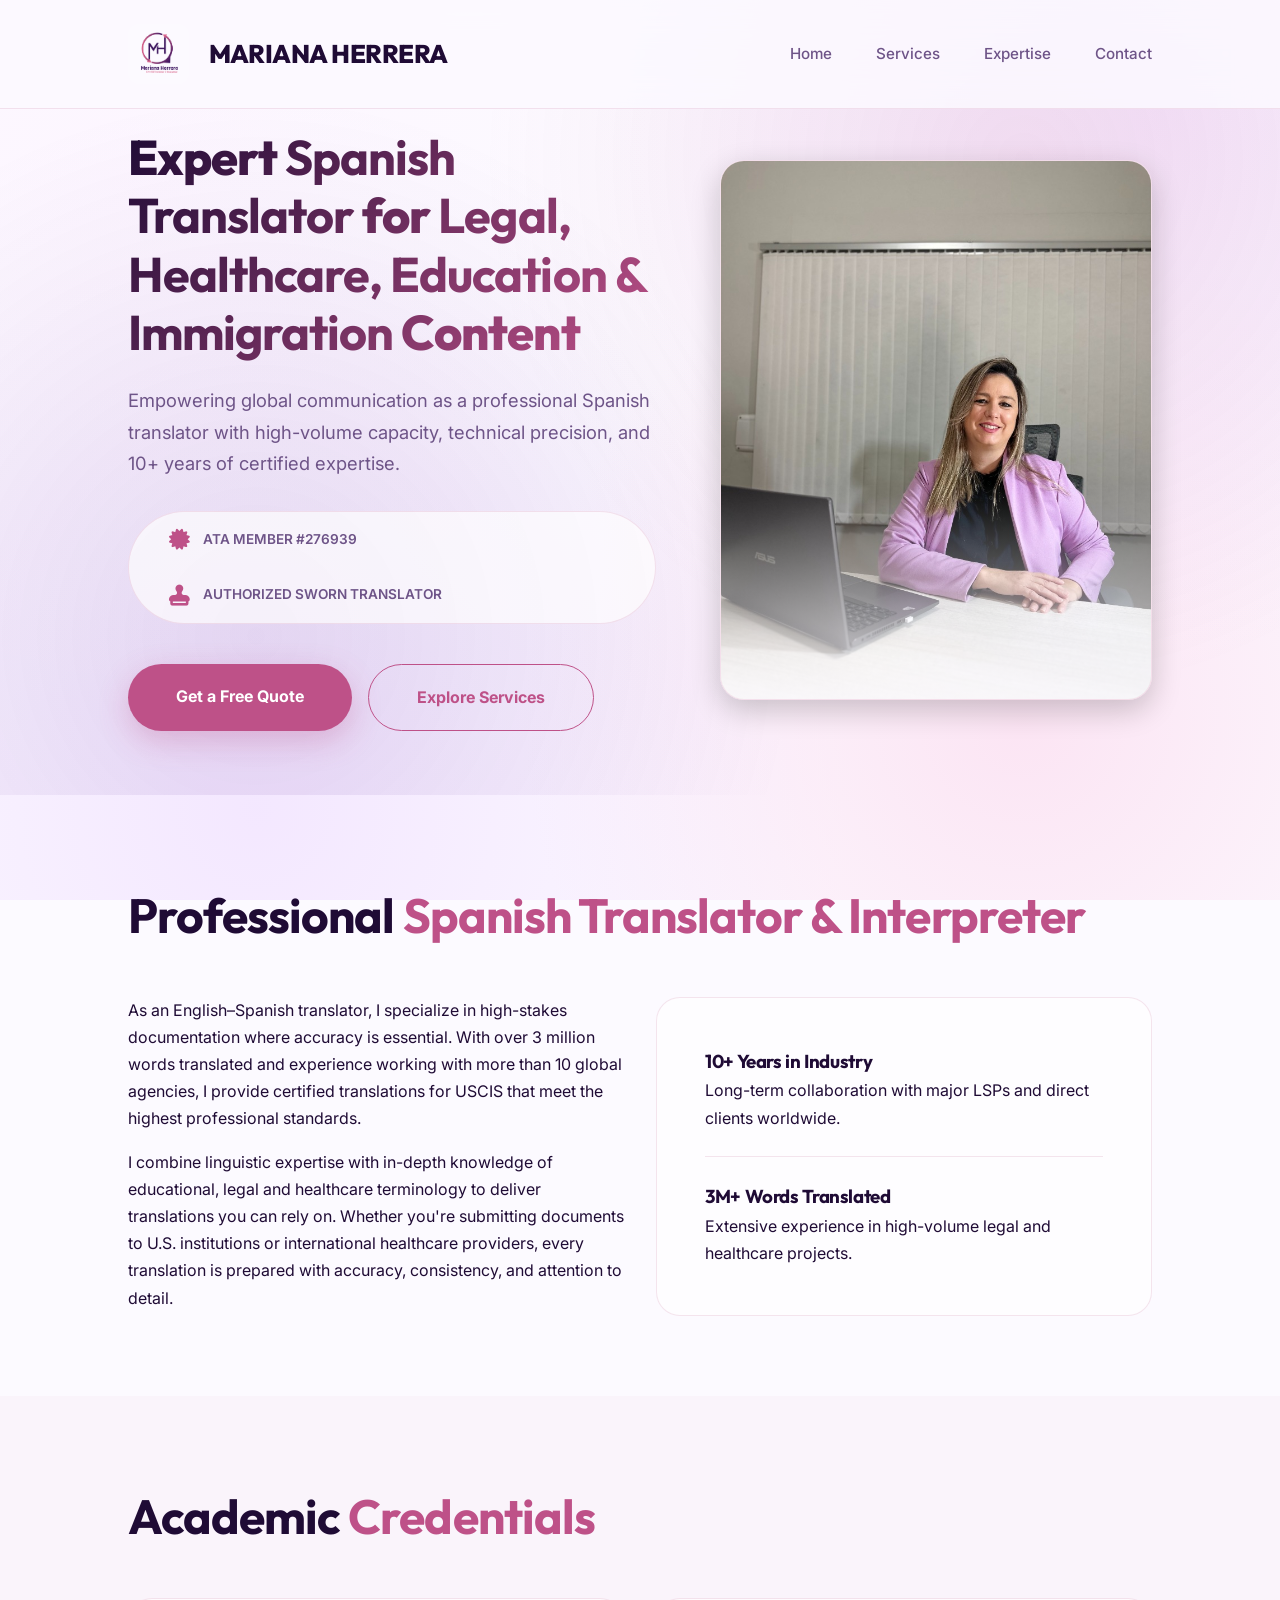
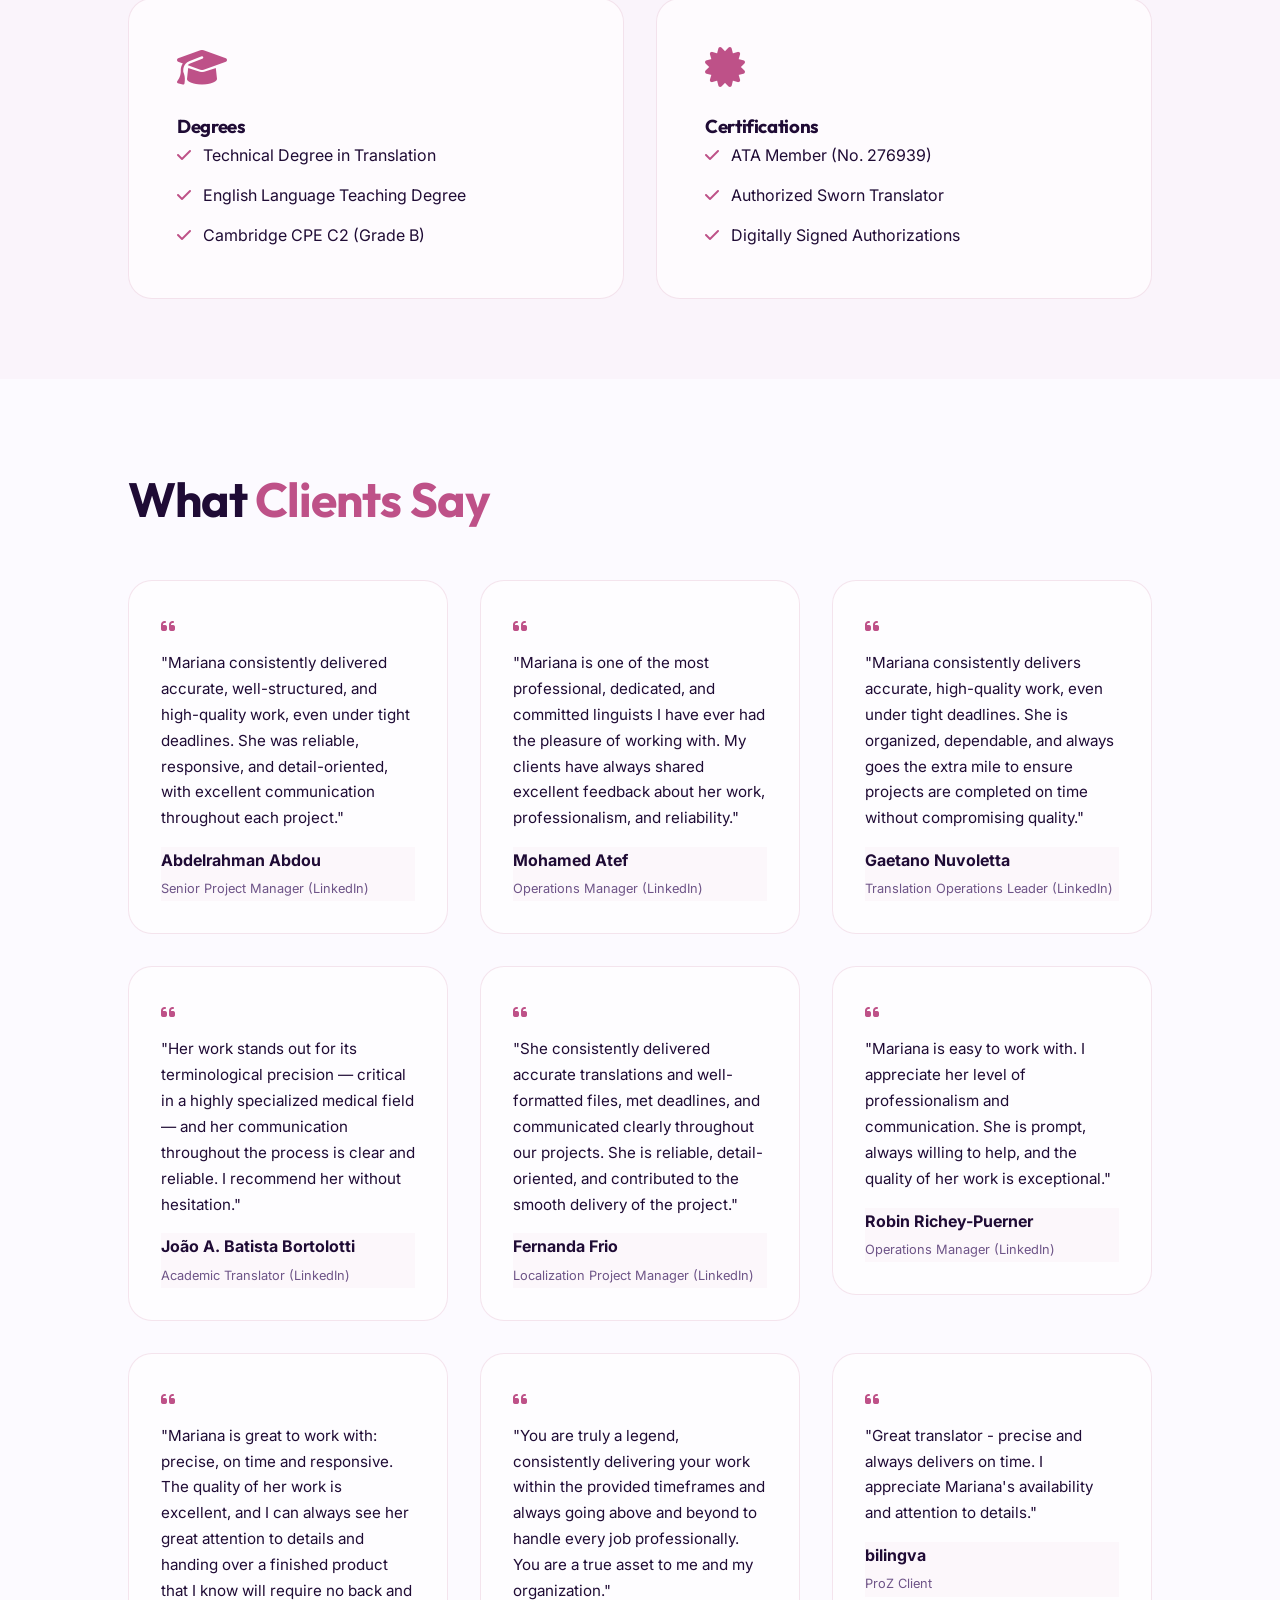
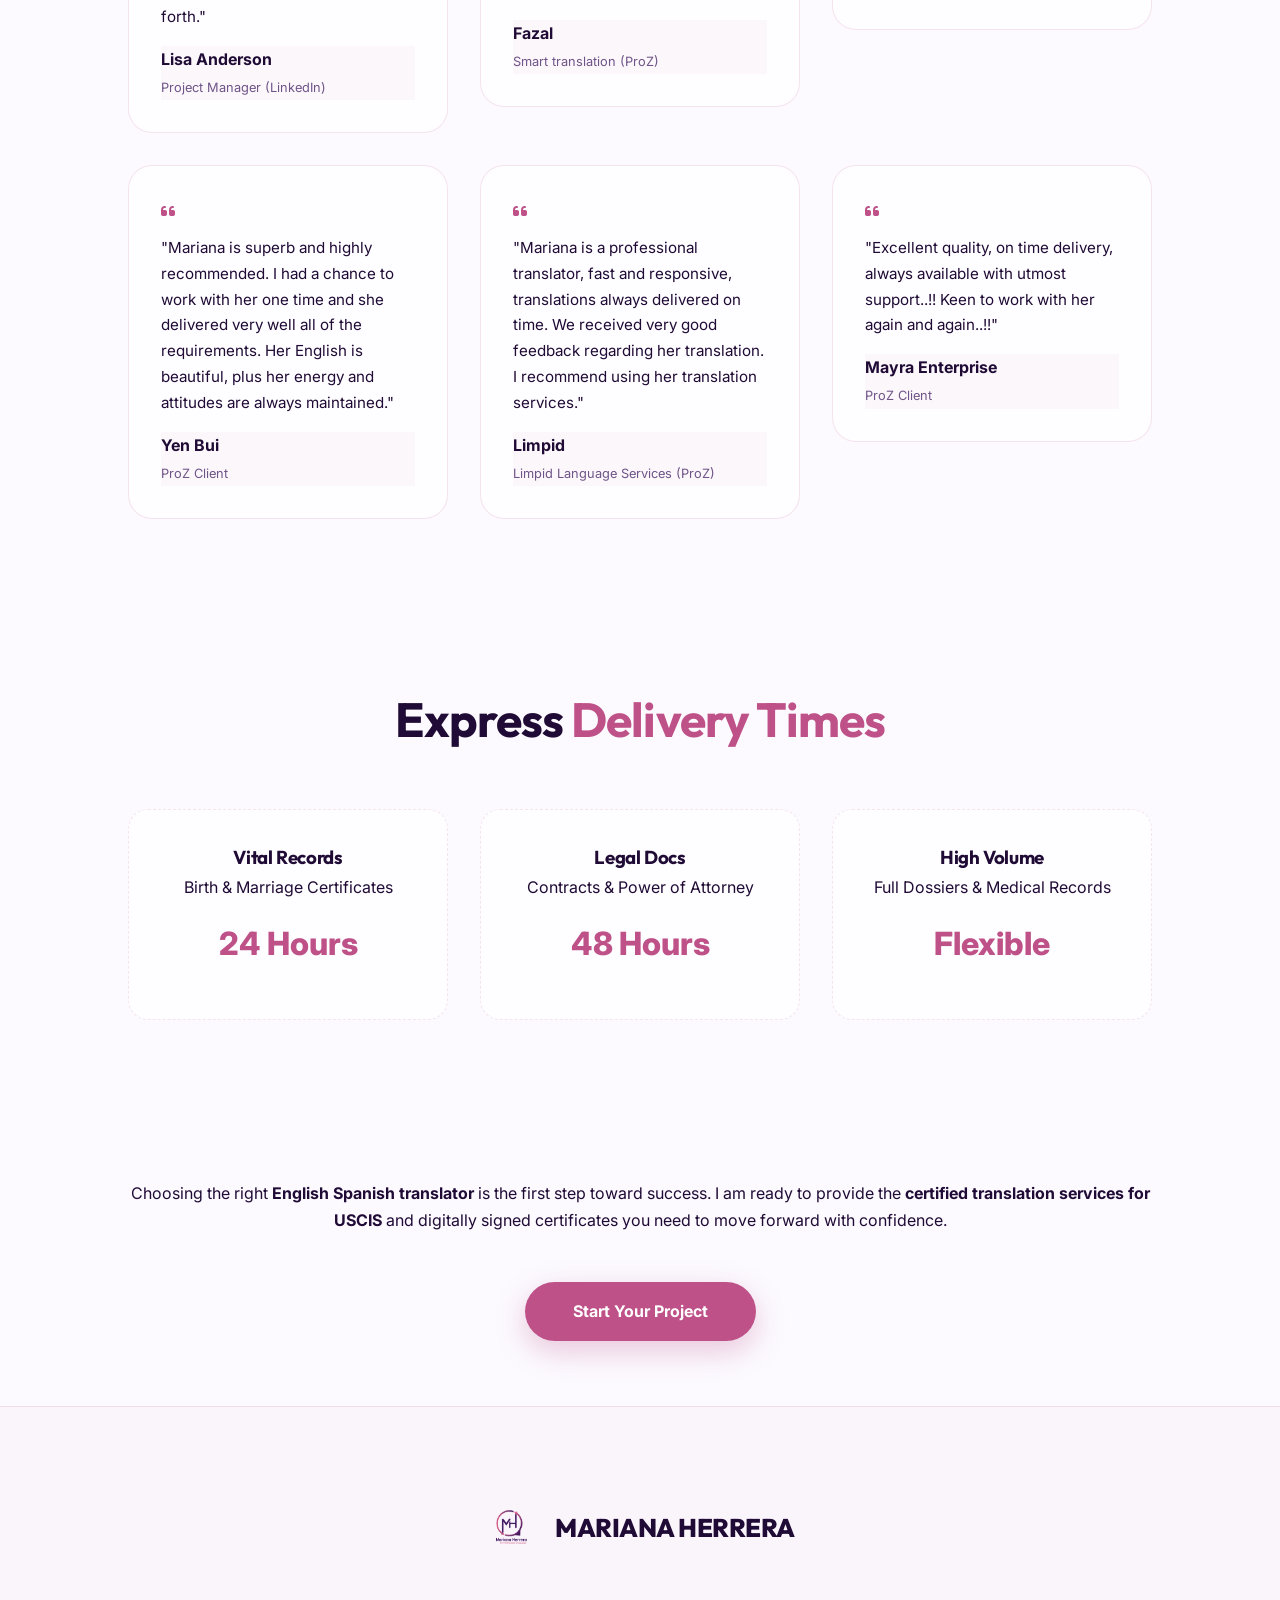
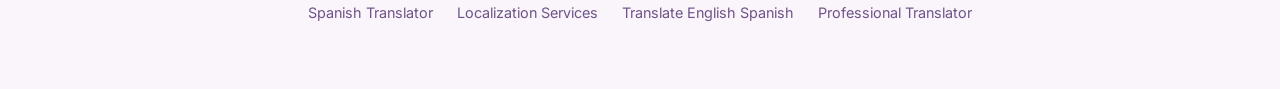
==== index.html @ c3a5ca0c "Initial commit with SEO optimizations" ====
<!DOCTYPE html>
<html lang="en">

<head>
    <meta charset="UTF-8">
    <meta name="viewport" content="width=device-width, initial-scale=1.0">
    <title>Spanish Translator | Legal, Healthcare, Education & Immigration | Mariana Herrera</title>
    <meta name="description"
        content="Hire an expert Spanish translator. Mariana Herrera provides professional EN<>ES translation services specializing in legal, healthcare, education, and immigration.">
    <!-- Open Graph Tags -->
    <meta property="og:title" content="Spanish Translator | Mariana Herrera">
    <meta property="og:description" content="Expert Spanish translator providing certified EN<>ES translations for legal, healthcare, and immigration documentation.">
    <meta property="og:url" content="https://herreramariana.com/">
    <!-- Twitter Cards -->
    <meta name="twitter:card" content="summary_large_image">
    <meta name="twitter:title" content="Spanish Translator | Mariana Herrera">
    <meta name="twitter:description" content="Expert Spanish translator providing certified EN<>ES translations for legal, healthcare, and immigration.">
    <link rel="stylesheet" href="style.css">
    <link rel="stylesheet" href="https://cdnjs.cloudflare.com/ajax/libs/font-awesome/6.5.1/css/all.min.css">
    <link rel="canonical" href="https://herreramariana.com/">
    <!-- Schema.org -->
    <script type="application/ld+json">
    {
      "@context": "https://schema.org",
      "@type": "ProfessionalService",
      "name": "Mariana Herrera - Spanish Translator",
      "description": "Professional Spanish translator providing certified translation, localization, and interpretation services.",
      "url": "https://herreramariana.com/",
      "provider": {
        "@type": "Person",
        "name": "Mariana Herrera"
      }
    }
    </script>
</head>

<body>
    <header id="mainHeader">
        <a href="index.html" class="nav-logo">
            <img src="Mariana Herrera logo 2-02.jpg.jpeg" alt="Mariana Herrera Logo" class="logo-img">
            <span>MARIANA HERRERA</span>
        </a>
        <nav>
            <a href="index.html">Home</a>
            <a href="localization-services.html">Services</a>
            <a href="translate-english-spanish.html">Expertise</a>
            <a href="professional-translator.html">Contact</a>
        </nav>
    </header>

    <main>
        <section class="hero reveal">
            <div class="hero-grid">
                <div class="hero-text">
                    <h1>Expert <strong>Spanish Translator</strong> for <strong>Legal, Healthcare, Education &
                            Immigration</strong> Content</h1>
                    <p>Empowering global communication as a professional Spanish translator with high-volume capacity, technical precision, and 10+ years of certified
                        expertise.</p>
        
                    <div class="authority-bar">
                        <div class="auth-item">
                            <i class="fa-solid fa-certificate"></i>
                            <span>ATA MEMBER #276939</span>
                        </div>
                        <div class="auth-item">
                            <i class="fa-solid fa-stamp"></i>
                            <span>AUTHORIZED SWORN TRANSLATOR</span>
                        </div>
                    </div>
        
                    <div class="hero-btns">
                        <a href="professional-translator.html" class="btn-primary">Get a Free Quote</a>
                        <a href="localization-services.html" class="btn-secondary">Explore Services</a>
                    </div>
                </div>
                <div class="hero-image">
                    <div class="about-image-card">
                        <img src="spanish-translator-mariana-herrera.jpg" alt="Mariana Herrera - Professional Spanish Translator">
                    </div>
                </div>
            </div>
        </section>

        <section id="about" class="reveal">
            <h2 class="section-title">Professional <span>Spanish Translator & Interpreter</span></h2>
            <div class="grid">
                <div class="about-text">
                    <p>As an English–Spanish translator, I specialize in high-stakes documentation where accuracy is essential. With over 3 million words translated and experience working with more than 10 global agencies, I provide certified translations for USCIS that meet the highest professional standards.</p>
                    <p style="margin-top: 1rem;">I combine linguistic expertise with in-depth knowledge of educational, legal and healthcare terminology to deliver translations you can rely on. Whether you're submitting documents to U.S. institutions or international healthcare providers, every translation is prepared with accuracy, consistency, and attention to detail.</p>


                </div>
                <div class="glass-card">
                    <h3>10+ Years in Industry</h3>
                    <p>Long-term collaboration with major LSPs and direct clients worldwide.</p>
                    <hr style="border: none; border-top: 1px solid var(--glass-border); margin: 1.5rem 0;">
                    <h3>3M+ Words Translated</h3>
                    <p>Extensive experience in high-volume legal and healthcare projects.</p>
                </div>
            </div>
        </section>

        <section class="reveal" style="background: rgba(190, 81, 136, 0.03);">
            <h2 class="section-title">Academic <span>Credentials</span></h2>
            <div class="grid">
                <article class="glass-card">
                    <i class="fa-solid fa-graduation-cap"
                        style="font-size: 2.5rem; color: var(--secondary); margin-bottom: 1.5rem;"></i>
                    <h3>Degrees</h3>
                    <ul style="list-style: none; padding: 0;">
                        <li style="margin-bottom: 0.8rem;"><i class="fa-solid fa-check"
                                style="color: var(--secondary); margin-right: 0.5rem;"></i> Technical Degree in
                            Translation</li>
                        <li style="margin-bottom: 0.8rem;"><i class="fa-solid fa-check"
                                style="color: var(--secondary); margin-right: 0.5rem;"></i> English Language Teaching
                            Degree</li>
                        <li><i class="fa-solid fa-check" style="color: var(--secondary); margin-right: 0.5rem;"></i>
                            Cambridge CPE C2 (Grade B)</li>
                    </ul>
                </article>
                <article class="glass-card">
                    <i class="fa-solid fa-certificate"
                        style="font-size: 2.5rem; color: var(--secondary); margin-bottom: 1.5rem;"></i>
                    <h3>Certifications</h3>
                    <ul style="list-style: none; padding: 0;">
                        <li style="margin-bottom: 0.8rem;"><i class="fa-solid fa-check"
                                style="color: var(--secondary); margin-right: 0.5rem;"></i> ATA Member (No. 276939)</li>
                        <li style="margin-bottom: 0.8rem;"><i class="fa-solid fa-check"
                                style="color: var(--secondary); margin-right: 0.5rem;"></i> Authorized Sworn Translator
                        </li>
                        <li><i class="fa-solid fa-check" style="color: var(--secondary); margin-right: 0.5rem;"></i>
                            Digitally Signed Authorizations</li>
                    </ul>
                </article>
            </div>
        </section>

        <section class="reveal">
            <h2 class="section-title">What <span>Clients Say</span></h2>
            <div class="grid" style="align-items: start;">
                <blockquote class="glass-card" style="padding: 2rem;">
                    <i class="fa-solid fa-quote-left" style="color: var(--secondary); margin-bottom: 1rem;"></i>
                    <p style="font-size: 0.95rem;">"Mariana consistently delivered accurate, well-structured, and high-quality work, even under tight deadlines. She was reliable, responsive, and detail-oriented, with excellent communication throughout each project."</p>
                    <footer style="margin-top: 1rem; border: none; padding: 0; text-align: left;">
                        <strong>Abdelrahman Abdou</strong><br>
                        <span style="font-size: 0.8rem; color: var(--text-muted);">Senior Project Manager (LinkedIn)</span>
                    </footer>
                </blockquote>
                <blockquote class="glass-card" style="padding: 2rem;">
                    <i class="fa-solid fa-quote-left" style="color: var(--secondary); margin-bottom: 1rem;"></i>
                    <p style="font-size: 0.95rem;">"Mariana is one of the most professional, dedicated, and committed linguists I have ever had the pleasure of working with. My clients have always shared excellent feedback about her work, professionalism, and reliability."</p>
                    <footer style="margin-top: 1rem; border: none; padding: 0; text-align: left;">
                        <strong>Mohamed Atef</strong><br>
                        <span style="font-size: 0.8rem; color: var(--text-muted);">Operations Manager (LinkedIn)</span>
                    </footer>
                </blockquote>
                <blockquote class="glass-card" style="padding: 2rem;">
                    <i class="fa-solid fa-quote-left" style="color: var(--secondary); margin-bottom: 1rem;"></i>
                    <p style="font-size: 0.95rem;">"Mariana consistently delivers accurate, high-quality work, even under tight deadlines. She is organized, dependable, and always goes the extra mile to ensure projects are completed on time without compromising quality."</p>
                    <footer style="margin-top: 1rem; border: none; padding: 0; text-align: left;">
                        <strong>Gaetano Nuvoletta</strong><br>
                        <span style="font-size: 0.8rem; color: var(--text-muted);">Translation Operations Leader (LinkedIn)</span>
                    </footer>
                </blockquote>
                <blockquote class="glass-card" style="padding: 2rem;">
                    <i class="fa-solid fa-quote-left" style="color: var(--secondary); margin-bottom: 1rem;"></i>
                    <p style="font-size: 0.95rem;">"Her work stands out for its terminological precision — critical in a highly specialized medical field — and her communication throughout the process is clear and reliable. I recommend her without hesitation."</p>
                    <footer style="margin-top: 1rem; border: none; padding: 0; text-align: left;">
                        <strong>João A. Batista Bortolotti</strong><br>
                        <span style="font-size: 0.8rem; color: var(--text-muted);">Academic Translator (LinkedIn)</span>
                    </footer>
                </blockquote>
                <blockquote class="glass-card" style="padding: 2rem;">
                    <i class="fa-solid fa-quote-left" style="color: var(--secondary); margin-bottom: 1rem;"></i>
                    <p style="font-size: 0.95rem;">"She consistently delivered accurate translations and well-formatted files, met deadlines, and communicated clearly throughout our projects. She is reliable, detail-oriented, and contributed to the smooth delivery of the project."</p>
                    <footer style="margin-top: 1rem; border: none; padding: 0; text-align: left;">
                        <strong>Fernanda Frio</strong><br>
                        <span style="font-size: 0.8rem; color: var(--text-muted);">Localization Project Manager (LinkedIn)</span>
                    </footer>
                </blockquote>
                <blockquote class="glass-card" style="padding: 2rem;">
                    <i class="fa-solid fa-quote-left" style="color: var(--secondary); margin-bottom: 1rem;"></i>
                    <p style="font-size: 0.95rem;">"Mariana is easy to work with. I appreciate her level of professionalism and communication. She is prompt, always willing to help, and the quality of her work is exceptional."</p>
                    <footer style="margin-top: 1rem; border: none; padding: 0; text-align: left;">
                        <strong>Robin Richey-Puerner</strong><br>
                        <span style="font-size: 0.8rem; color: var(--text-muted);">Operations Manager (LinkedIn)</span>
                    </footer>
                </blockquote>
                <blockquote class="glass-card" style="padding: 2rem;">
                    <i class="fa-solid fa-quote-left" style="color: var(--secondary); margin-bottom: 1rem;"></i>
                    <p style="font-size: 0.95rem;">"Mariana is great to work with: precise, on time and responsive. The quality of her work is excellent, and I can always see her great attention to details and handing over a finished product that I know will require no back and forth."</p>
                    <footer style="margin-top: 1rem; border: none; padding: 0; text-align: left;">
                        <strong>Lisa Anderson</strong><br>
                        <span style="font-size: 0.8rem; color: var(--text-muted);">Project Manager (LinkedIn)</span>
                    </footer>
                </blockquote>
                <blockquote class="glass-card" style="padding: 2rem;">
                    <i class="fa-solid fa-quote-left" style="color: var(--secondary); margin-bottom: 1rem;"></i>
                    <p style="font-size: 0.95rem;">"You are truly a legend, consistently delivering your work within the provided timeframes and always going above and beyond to handle every job professionally. You are a true asset to me and my organization."</p>
                    <footer style="margin-top: 1rem; border: none; padding: 0; text-align: left;">
                        <strong>Fazal</strong><br>
                        <span style="font-size: 0.8rem; color: var(--text-muted);">Smart translation (ProZ)</span>
                    </footer>
                </blockquote>
                <blockquote class="glass-card" style="padding: 2rem;">
                    <i class="fa-solid fa-quote-left" style="color: var(--secondary); margin-bottom: 1rem;"></i>
                    <p style="font-size: 0.95rem;">"Great translator - precise and always delivers on time. I appreciate Mariana's availability and attention to details."</p>
                    <footer style="margin-top: 1rem; border: none; padding: 0; text-align: left;">
                        <strong>bilingva</strong><br>
                        <span style="font-size: 0.8rem; color: var(--text-muted);">ProZ Client</span>
                    </footer>
                </blockquote>
                <blockquote class="glass-card" style="padding: 2rem;">
                    <i class="fa-solid fa-quote-left" style="color: var(--secondary); margin-bottom: 1rem;"></i>
                    <p style="font-size: 0.95rem;">"Mariana is superb and highly recommended. I had a chance to work with her one time and she delivered very well all of the requirements. Her English is beautiful, plus her energy and attitudes are always maintained."</p>
                    <footer style="margin-top: 1rem; border: none; padding: 0; text-align: left;">
                        <strong>Yen Bui</strong><br>
                        <span style="font-size: 0.8rem; color: var(--text-muted);">ProZ Client</span>
                    </footer>
                </blockquote>
                <blockquote class="glass-card" style="padding: 2rem;">
                    <i class="fa-solid fa-quote-left" style="color: var(--secondary); margin-bottom: 1rem;"></i>
                    <p style="font-size: 0.95rem;">"Mariana is a professional translator, fast and responsive, translations always delivered on time. We received very good feedback regarding her translation. I recommend using her translation services."</p>
                    <footer style="margin-top: 1rem; border: none; padding: 0; text-align: left;">
                        <strong>Limpid</strong><br>
                        <span style="font-size: 0.8rem; color: var(--text-muted);">Limpid Language Services (ProZ)</span>
                    </footer>
                </blockquote>
                <blockquote class="glass-card" style="padding: 2rem;">
                    <i class="fa-solid fa-quote-left" style="color: var(--secondary); margin-bottom: 1rem;"></i>
                    <p style="font-size: 0.95rem;">"Excellent quality, on time delivery, always available with utmost support..!! Keen to work with her again and again..!!"</p>
                    <footer style="margin-top: 1rem; border: none; padding: 0; text-align: left;">
                        <strong>Mayra Enterprise</strong><br>
                        <span style="font-size: 0.8rem; color: var(--text-muted);">ProZ Client</span>
                    </footer>
                </blockquote>
            </div>
        </section>

        <section class="reveal">
            <h2 class="section-title" style="text-align: center;">Express <span>Delivery Times</span></h2>
            <div class="delivery-grid">
                <div class="delivery-card">
                    <h3>Vital Records</h3>
                    <p>Birth & Marriage Certificates</p>
                    <span class="delivery-time">24 Hours</span>
                </div>
                <div class="delivery-card">
                    <h3>Legal Docs</h3>
                    <p>Contracts & Power of Attorney</p>
                    <span class="delivery-time">48 Hours</span>
                </div>
                <div class="delivery-card">
                    <h3>High Volume</h3>
                    <p>Full Dossiers & Medical Records</p>
                    <span class="delivery-time">Flexible</span>
                </div>
            </div>
        </section>

        <section style="text-align: center;" class="reveal">
            <p>Choosing the right <strong>English Spanish translator</strong> is the first step toward success. I am
                ready to provide the <strong>certified translation services for USCIS</strong> and digitally signed
                certificates you need to move forward with confidence.</p>
            <div style="margin-top: 4rem;">
                <a href="professional-translator.html" class="btn-primary">Start Your Project</a>
            </div>
        </section>
    </main>

    <footer>
        <div class="footer-content">
            <a href="index.html" class="nav-logo">
                <img src="Mariana Herrera logo 2-02.jpg.jpeg" alt="Footer Logo" style="height: 50px;">
                <span>MARIANA HERRERA</span>
            </a>
            <div style="display: flex; gap: 1.5rem; flex-wrap: wrap; justify-content: center; margin-top: 1rem; font-size: 0.9rem;">
                <a href="index.html" style="color: var(--text-muted); text-decoration: none;">Spanish Translator</a>
                <a href="localization-services.html" style="color: var(--text-muted); text-decoration: none;">Localization Services</a>
                <a href="translate-english-spanish.html" style="color: var(--text-muted); text-decoration: none;">Translate English Spanish</a>
                <a href="professional-translator.html" style="color: var(--text-muted); text-decoration: none;">Professional Translator</a>
            </div>
        </div>
    </footer>

    <script>
        window.addEventListener('scroll', () => {
            const header = document.getElementById('mainHeader');
            if (window.scrollY > 100) {
                header.classList.add('scrolled');
            } else {
                header.classList.remove('scrolled');
            }
        });
    </script>
</body>

</html>
---- style.css ----
@import url('https://fonts.googleapis.com/css2?family=Outfit:wght@300;400;600;700;800&family=Inter:wght@300;400;500;600&display=swap');

:root {
    --primary: #fcfaff;
    --secondary: #be5188;
    --accent: #582490;
    --text-main: #1f0b35;
    --text-muted: #6e5488;
    --glass: rgba(255, 255, 255, 0.65);
    --glass-border: rgba(190, 81, 136, 0.15);
    --transition: all 0.5s cubic-bezier(0.16, 1, 0.3, 1);
    --glow: 0 10px 30px rgba(190, 81, 136, 0.12);
    --gold: #d4af37;
    --silver: #4a5568;
}

* {
    margin: 0;
    padding: 0;
    box-sizing: border-box;
    scroll-behavior: smooth;
}

body {
    font-family: 'Inter', sans-serif;
    background-color: var(--primary);
    background: 
        radial-gradient(circle at 10% 20%, rgba(253, 244, 255, 0.7) 0%, transparent 40%),
        radial-gradient(circle at 90% 10%, rgba(245, 230, 254, 0.8) 0%, transparent 40%),
        radial-gradient(circle at 80% 80%, rgba(251, 207, 232, 0.5) 0%, transparent 40%),
        radial-gradient(circle at 20% 90%, rgba(238, 219, 255, 0.6) 0%, transparent 45%),
        var(--primary);
    background-attachment: fixed;
    color: var(--text-main);
    line-height: 1.7;
    overflow-x: hidden;
}

/* Base Aesthetics */
h1,
h2,
h3,
.nav-logo {
    font-family: 'Outfit', sans-serif;
    letter-spacing: -0.02em;
}

/* Custom Scrollbar */
::-webkit-scrollbar {
    width: 10px;
}

::-webkit-scrollbar-track {
    background: var(--primary);
}

::-webkit-scrollbar-thumb {
    background: var(--accent);
    border-radius: 5px;
}

::-webkit-scrollbar-thumb:hover {
    background: var(--secondary);
}

/* Navigation */
header {
    padding: 1.5rem 10%;
    display: flex;
    justify-content: space-between;
    align-items: center;
    position: fixed;
    width: 100%;
    top: 0;
    z-index: 1000;
    background: rgba(252, 250, 255, 0.85);
    backdrop-filter: blur(20px);
    border-bottom: 1px solid var(--glass-border);
    transition: var(--transition);
}

header.scrolled {
    padding: 1rem 10%;
    background: rgba(252, 250, 255, 0.95);
}

.nav-logo {
    display: flex;
    align-items: center;
    gap: 1.2rem;
    font-size: 1.6rem;
    font-weight: 800;
    color: var(--text-main);
    text-decoration: none;
    transition: var(--transition);
}

.nav-logo img {
    height: 60px;
    width: auto;
    border-radius: 12px;
    mix-blend-mode: multiply;
    transition: var(--transition);
}

nav a {
    color: var(--text-muted);
    text-decoration: none;
    margin-left: 2.5rem;
    font-size: 0.95rem;
    font-weight: 500;
    transition: var(--transition);
    position: relative;
}

nav a::after {
    content: '';
    position: absolute;
    bottom: -5px;
    left: 0;
    width: 0;
    height: 2px;
    background: var(--secondary);
    transition: var(--transition);
}

nav a:hover {
    color: var(--secondary);
}

nav a:hover::after {
    width: 100%;
}

/* Hero Section */
.hero {
    min-height: 85vh;
    display: flex;
    align-items: center;
    padding: 8rem 10% 4rem;
    position: relative;
    background:
        radial-gradient(circle at 80% 20%, rgba(190, 81, 136, 0.12), transparent 45%),
        radial-gradient(circle at 20% 80%, rgba(88, 36, 144, 0.12), transparent 45%);
}

.hero-grid {
    display: grid;
    grid-template-columns: 1.1fr 0.9fr;
    gap: 4rem;
    align-items: center;
    width: 100%;
}

.hero-text {
    text-align: left;
}

.hero h1 {
    font-size: clamp(2rem, 3.8vw, 3.5rem);
    margin-bottom: 1.5rem;
    line-height: 1.2;
    font-weight: 800;
    background: linear-gradient(135deg, var(--text-main) 0%, var(--secondary) 100%);
    -webkit-background-clip: text;
    background-clip: text;
    -webkit-text-fill-color: transparent;
}

.hero p {
    font-size: 1.15rem;
    color: var(--text-muted);
    max-width: 600px;
    margin-bottom: 2rem;
}

/* Authority Bar */
.authority-bar {
    display: flex;
    justify-content: flex-start;
    align-items: center;
    gap: 2rem;
    margin-top: 2rem;
    padding: 1rem 2.5rem;
    background: var(--glass);
    border-radius: 100px;
    border: 1px solid var(--glass-border);
    width: fit-content;
    flex-wrap: wrap;
}

.auth-item {
    display: flex;
    align-items: center;
    gap: 0.8rem;
    color: var(--text-muted);
    font-size: 0.85rem;
    font-weight: 600;
}

.auth-item i {
    font-size: 1.3rem;
    color: var(--secondary);
}

.hero-btns {
    display: flex;
    gap: 1rem;
    margin-top: 2.5rem;
}

.hero-image {
    display: flex;
    justify-content: center;
    align-items: center;
}

@media (max-width: 992px) {
    .hero {
        padding: 8rem 5% 4rem;
        min-height: auto;
    }

    .hero-grid {
        grid-template-columns: 1fr;
        gap: 3rem;
        text-align: center;
    }

    .hero-text {
        text-align: center;
        display: flex;
        flex-direction: column;
        align-items: center;
    }

    .hero p {
        margin-left: auto;
        margin-right: auto;
    }

    .authority-bar {
        justify-content: center;
        width: 100%;
        max-width: 450px;
    }

    .hero-btns {
        justify-content: center;
        width: 100%;
    }
}

/* Glass Cards & Grids */
section {
    padding: 5rem 10%;
    position: relative;
}

.section-title {
    font-size: clamp(2rem, 4vw, 3rem);
    margin-bottom: 2.5rem;
    font-weight: 700;
}

.section-title span {
    color: var(--secondary);
}

.grid {
    display: grid;
    grid-template-columns: repeat(auto-fit, minmax(320px, 1fr));
    gap: 2rem;
    align-items: stretch;
}

.glass-card {
    background: var(--glass);
    border: 1px solid var(--glass-border);
    border-radius: 24px;
    padding: 3rem;
    transition: var(--transition);
    position: relative;
    overflow: hidden;
}

.glass-card::before {
    content: '';
    position: absolute;
    top: 0;
    left: 0;
    width: 100%;
    height: 100%;
    background: linear-gradient(135deg, rgba(190, 81, 136, 0.1), transparent);
    opacity: 0;
    transition: var(--transition);
    pointer-events: none;
}

.glass-card:hover {
    transform: translateY(-10px);
    border-color: var(--secondary);
    box-shadow: var(--glow);
}

.glass-card:hover::before {
    opacity: 1;
}

/* Expertise Cards (for equal sizing and layout alignment) */
.expertise-card {
    background: var(--glass);
    border: 1px solid var(--glass-border);
    border-radius: 24px;
    padding: 2.2rem 2.2rem 2.5rem;
    transition: var(--transition);
    position: relative;
    overflow: hidden;
    display: flex;
    flex-direction: column;
    height: 100%;
}

.expertise-card::before {
    content: '';
    position: absolute;
    top: 0;
    left: 0;
    width: 100%;
    height: 100%;
    background: linear-gradient(135deg, rgba(190, 81, 136, 0.1), transparent);
    opacity: 0;
    transition: var(--transition);
    pointer-events: none;
}

.expertise-card:hover {
    transform: translateY(-10px);
    border-color: var(--secondary);
    box-shadow: var(--glow);
}

.expertise-card:hover::before {
    opacity: 1;
}

.expertise-card h3 {
    font-size: 1.3rem;
    margin-top: 1.2rem;
    margin-bottom: 0.8rem;
    font-weight: 700;
}

.expertise-card p {
    font-size: 0.95rem;
    color: var(--text-muted);
    line-height: 1.6;
    margin-bottom: 1.5rem;
    flex-grow: 1; /* Pushes the lists to align perfectly at the bottom */
}

.doc-types-title {
    font-size: 0.8rem;
    text-transform: uppercase;
    letter-spacing: 1px;
    color: var(--secondary);
    font-weight: 700;
    margin-top: auto; /* Aligns with flex-grow */
    border-top: 1px solid var(--glass-border);
    padding-top: 1rem;
    margin-bottom: 0.6rem;
}

.doc-types-list {
    display: grid;
    grid-template-columns: repeat(2, 1fr);
    gap: 0.4rem 0.8rem;
    list-style: none;
    padding: 0;
    margin: 0;
}

.doc-types-list li {
    display: flex;
    align-items: center;
    gap: 0.3rem;
    font-size: 0.82rem;
    line-height: 1.3;
    color: var(--text-muted);
    white-space: nowrap;
    overflow: hidden;
    text-overflow: ellipsis;
}

.doc-types-list li i {
    color: var(--secondary);
    font-size: 0.7rem;
    flex-shrink: 0;
}

/* About Image Card */
.about-image-card {
    background: var(--glass);
    border: 1px solid var(--glass-border);
    border-radius: 24px;
    overflow: hidden;
    position: relative;
    transition: var(--transition);
    display: flex;
    aspect-ratio: 4 / 5;
    max-width: 480px;
    width: 100%;
    margin: 0 auto;
    box-shadow: 0 10px 30px rgba(0, 0, 0, 0.2);
}

.about-image-card img {
    width: 100%;
    height: 100%;
    object-fit: cover;
    object-position: center 20%;
    transition: var(--transition);
}

.about-image-card::before {
    content: '';
    position: absolute;
    top: 0;
    left: 0;
    width: 100%;
    height: 100%;
    background: linear-gradient(to bottom, transparent 60%, rgba(252, 250, 255, 0.85));
    pointer-events: none;
    z-index: 1;
}

.about-image-card:hover {
    transform: translateY(-10px);
    border-color: var(--secondary);
    box-shadow: var(--glow);
}

.about-image-card:hover img {
    transform: scale(1.05);
}

/* Buttons */
.btn-primary {
    padding: 1.2rem 3rem;
    background: var(--secondary);
    color: #fff;
    text-decoration: none;
    font-weight: 700;
    border-radius: 100px;
    transition: var(--transition);
    font-size: 1rem;
    box-shadow: 0 10px 30px rgba(190, 81, 136, 0.3);
}

.btn-primary:hover {
    transform: scale(1.05);
    background: #e060a0;
    box-shadow: 0 15px 40px rgba(190, 81, 136, 0.5);
}

.btn-secondary {
    padding: 1.2rem 3rem;
    background: transparent;
    border: 1px solid var(--secondary);
    color: var(--secondary);
    text-decoration: none;
    font-weight: 700;
    border-radius: 100px;
    transition: var(--transition);
    font-size: 1rem;
}

.btn-secondary:hover {
    transform: scale(1.05);
    background: var(--secondary);
    color: #fff;
    box-shadow: 0 15px 40px rgba(190, 81, 136, 0.4);
}

/* Social Links Upgrade */
.social-links {
    display: flex;
    gap: 1rem;
    margin-top: 2rem;
    flex-wrap: wrap;
}

.social-btn {
    width: 60px;
    height: 60px;
    border-radius: 18px;
    display: flex;
    align-items: center;
    justify-content: center;
    font-size: 1.6rem;
    color: var(--text-main);
    background: var(--glass);
    border: 1px solid var(--glass-border);
    transition: var(--transition);
}

.social-btn:hover {
    transform: rotate(10deg) scale(1.1);
    border-color: var(--secondary);
    color: #fff;
}

.whatsapp:hover {
    background: #25D366;
}

.linkedin:hover {
    background: #0077b5;
}

.proz:hover {
    background: #00a4e4;
}

.skype:hover {
    background: #00aff0;
}

.email:hover {
    background: var(--secondary);
}

/* Form Styles */
input,
textarea,
select {
    width: 100%;
    padding: 1.2rem;
    background: rgba(255, 255, 255, 0.85);
    border: 1px solid var(--glass-border);
    border-radius: 12px;
    color: var(--text-main);
    font-size: 1rem;
    margin-bottom: 1.5rem;
    transition: var(--transition);
}

input:focus,
textarea:focus,
select:focus {
    outline: none;
    border-color: var(--secondary);
    background: #ffffff;
}

input::placeholder,
textarea::placeholder {
    color: var(--text-muted);
    opacity: 0.7;
}

/* Footer */
footer {
    padding: 6rem 10% 4rem;
    border-top: 1px solid var(--glass-border);
    background: rgba(190, 81, 136, 0.03);
    text-align: center;
}

.footer-content {
    display: flex;
    flex-direction: column;
    align-items: center;
    gap: 2rem;
}

/* Responsive */
@media (max-width: 992px) {
    header {
        padding: 1.5rem 5%;
    }

    header.scrolled {
        padding: 0.8rem 5%;
    }

    nav {
        display: none;
    }

    /* Could add a mobile menu here */
    .hero h1 {
        font-size: 3rem;
    }
}

/* Animations */
@keyframes fadeInUp {
    from {
        opacity: 0;
        transform: translateY(40px);
    }

    to {
        transform: translateY(0);
    }
}

.reveal {
    animation: fadeInUp 1s ease-out forwards;
}

/* Delivery Table */
.delivery-grid {
    display: grid;
    grid-template-columns: repeat(auto-fit, minmax(280px, 1fr));
    gap: 2rem;
    margin-top: 3rem;
}

.delivery-card {
    background: var(--glass);
    border: 1px dashed var(--glass-border);
    padding: 2rem;
    border-radius: 20px;
    text-align: center;
    transition: var(--transition);
}

.delivery-card:hover {
    border-style: solid;
    border-color: var(--secondary);
    background: rgba(190, 81, 136, 0.05);
}

.delivery-time {
    font-size: 2rem;
    font-weight: 800;
    color: var(--secondary);
    display: block;
    margin: 1rem 0;
}

/* Guarantee Badge */
.guarantee-badge {
    display: inline-flex;
    align-items: center;
    gap: 1rem;
    background: linear-gradient(135deg, rgba(212, 175, 55, 0.1), rgba(190, 81, 136, 0.1));
    padding: 1rem 2rem;
    border-radius: 15px;
    border: 1px solid var(--gold);
    margin-top: 2rem;
}

.guarantee-icon {
    width: 50px;
    height: 50px;
    background: var(--gold);
    color: var(--text-main);
    border-radius: 50%;
    display: flex;
    align-items: center;
    justify-content: center;
    font-size: 1.5rem;
    box-shadow: 0 0 15px var(--gold);
}

.guarantee-text h4 {
    font-size: 1rem;
    color: var(--gold);
    text-transform: uppercase;
    letter-spacing: 1px;
}
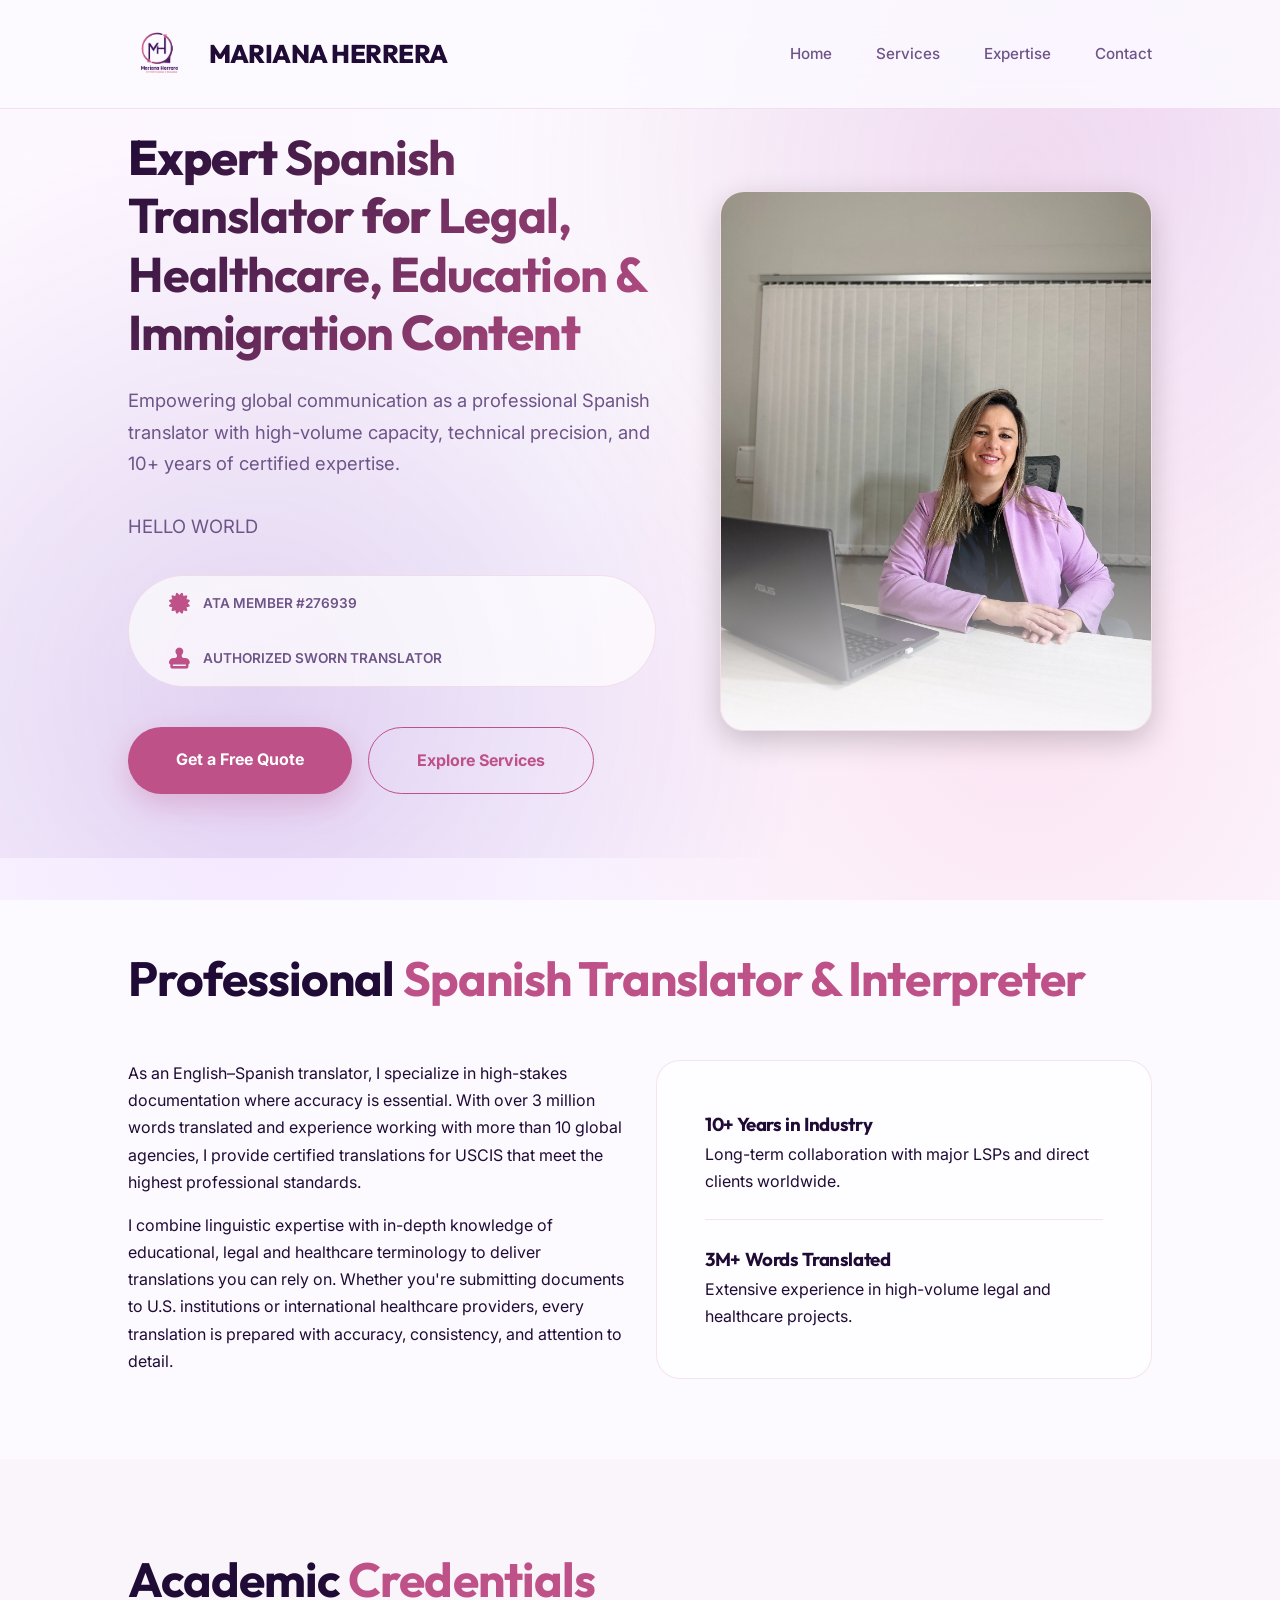
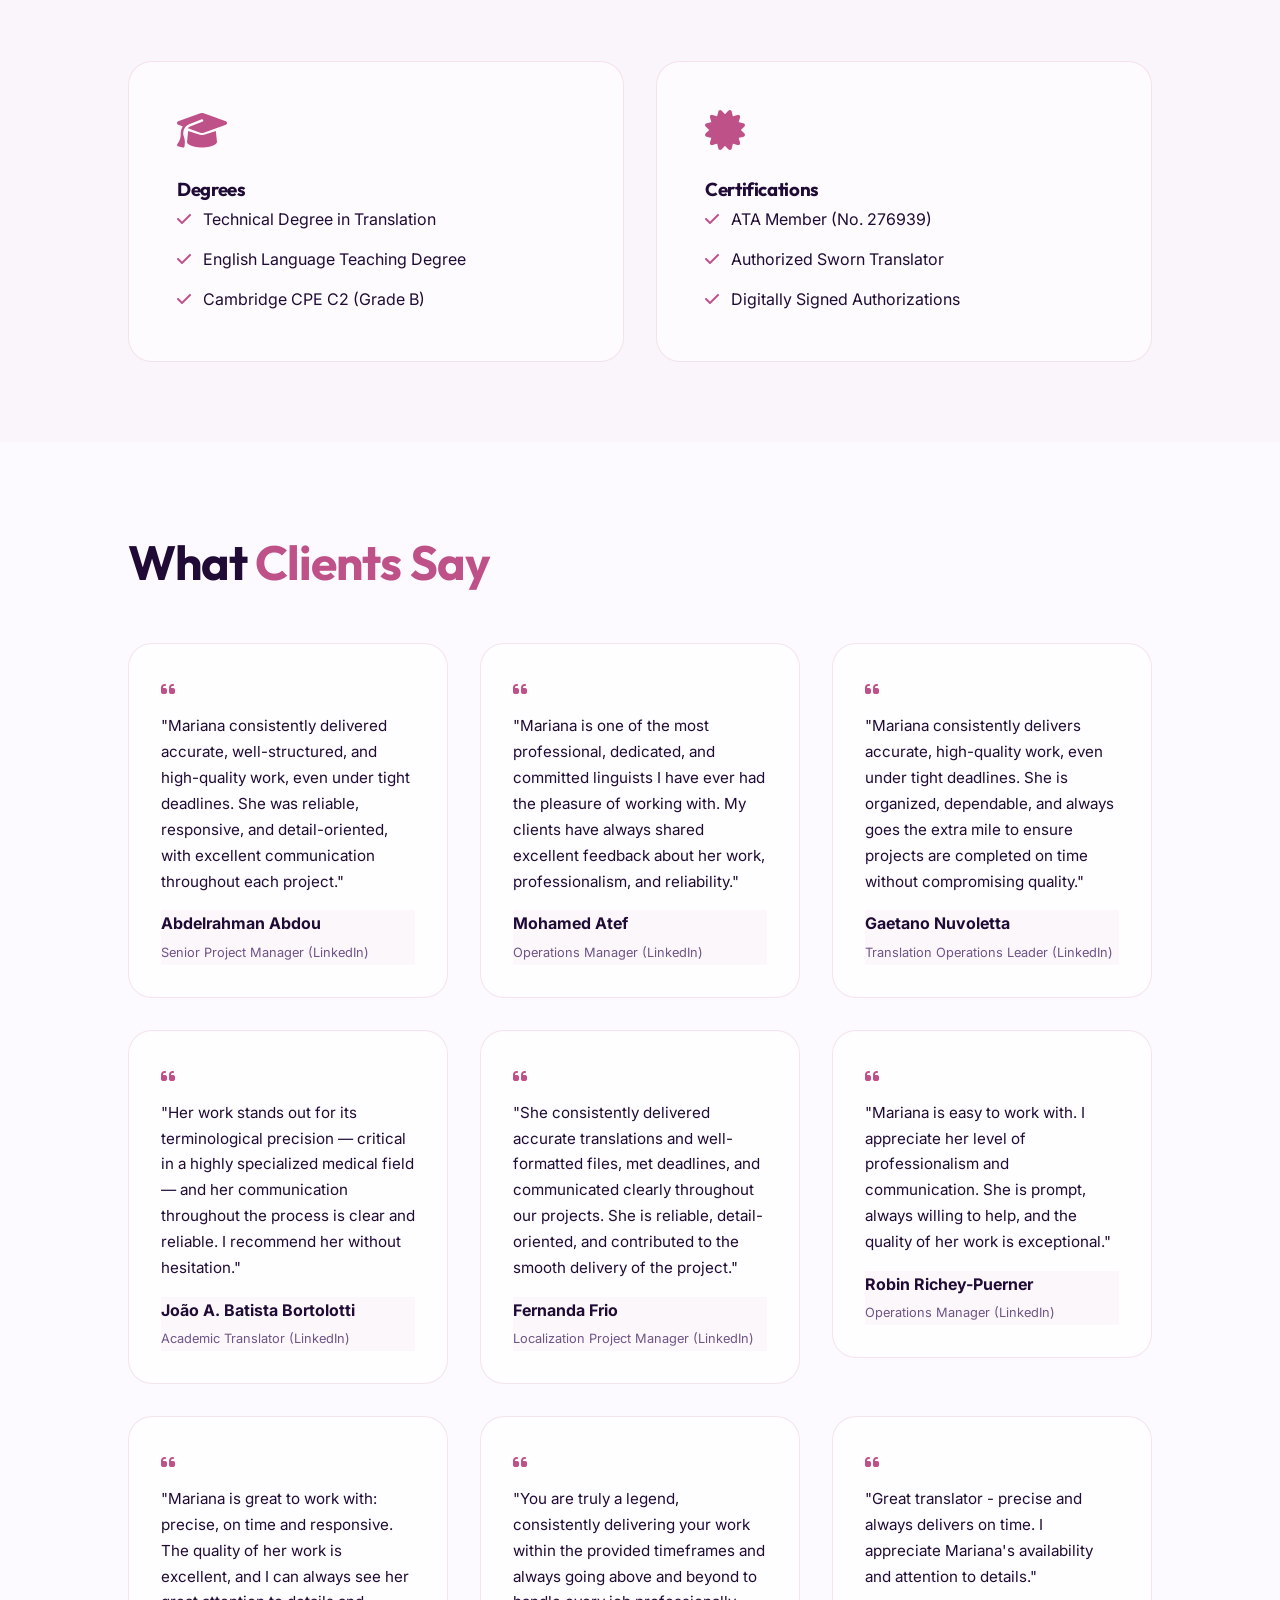
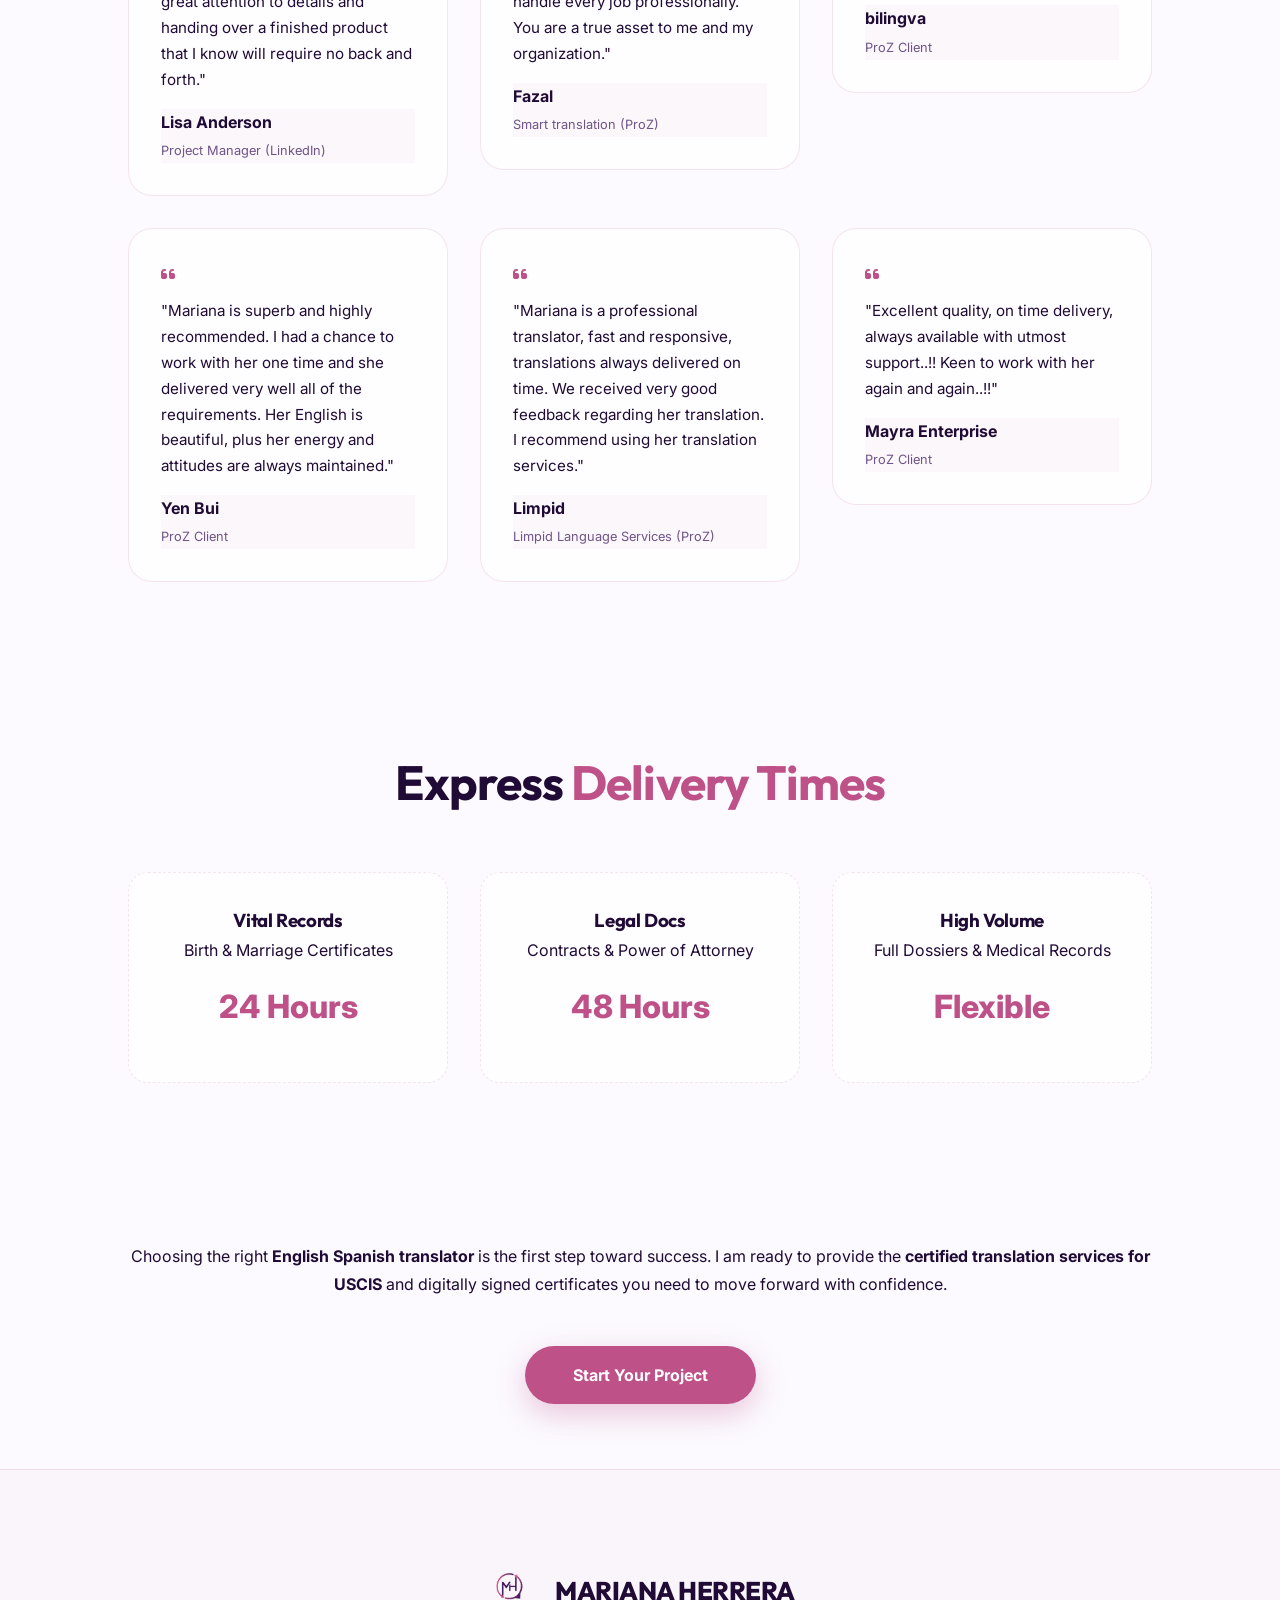
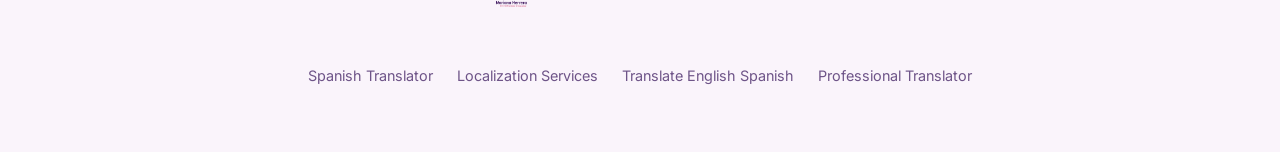
==== commit 83c1b67c: "Add HELLO WORLD under expertise paragraph" ====
--- a/index.html
+++ b/index.html
@@ -40,7 +40,10 @@
             <img src="Mariana Herrera logo 2-02.jpg.jpeg" alt="Mariana Herrera Logo" class="logo-img">
             <span>MARIANA HERRERA</span>
         </a>
-        <nav>
+        <div class="hamburger" id="hamburgerMenu">
+            <i class="fa-solid fa-bars"></i>
+        </div>
+        <nav id="navMenu">
             <a href="index.html">Home</a>
             <a href="localization-services.html">Services</a>
             <a href="translate-english-spanish.html">Expertise</a>
@@ -56,6 +59,7 @@
                             Immigration</strong> Content</h1>
                     <p>Empowering global communication as a professional Spanish translator with high-volume capacity, technical precision, and 10+ years of certified
                         expertise.</p>
+                    <p>HELLO WORLD</p>
         
                     <div class="authority-bar">
                         <div class="auth-item">
@@ -292,6 +296,23 @@
                 header.classList.remove('scrolled');
             }
         });
+
+        const hamburger = document.getElementById('hamburgerMenu');
+        const navMenu = document.getElementById('navMenu');
+        
+        if (hamburger) {
+            hamburger.addEventListener('click', () => {
+                navMenu.classList.toggle('active');
+                const icon = hamburger.querySelector('i');
+                if (navMenu.classList.contains('active')) {
+                    icon.classList.remove('fa-bars');
+                    icon.classList.add('fa-xmark');
+                } else {
+                    icon.classList.remove('fa-xmark');
+                    icon.classList.add('fa-bars');
+                }
+            });
+        }
     </script>
 </body>
 
--- a/style.css
+++ b/style.css
@@ -574,6 +574,19 @@
     gap: 2rem;
 }
 
+/* Mobile Menu */
+.hamburger {
+    display: none;
+    font-size: 1.8rem;
+    color: var(--text-main);
+    cursor: pointer;
+    transition: var(--transition);
+}
+
+.hamburger:hover {
+    color: var(--secondary);
+}
+
 /* Responsive */
 @media (max-width: 992px) {
     header {
@@ -584,11 +597,34 @@
         padding: 0.8rem 5%;
     }
 
+    .hamburger {
+        display: block;
+    }
+
     nav {
+        position: absolute;
+        top: 100%;
+        left: 0;
+        width: 100%;
+        background: rgba(252, 250, 255, 0.98);
+        backdrop-filter: blur(20px);
+        flex-direction: column;
+        align-items: center;
+        padding: 2rem 0;
+        border-bottom: 1px solid var(--glass-border);
+        box-shadow: 0 10px 30px rgba(0,0,0,0.1);
         display: none;
     }
 
-    /* Could add a mobile menu here */
+    nav.active {
+        display: flex;
+    }
+
+    nav a {
+        margin: 1rem 0;
+        font-size: 1.2rem;
+    }
+
     .hero h1 {
         font-size: 3rem;
     }
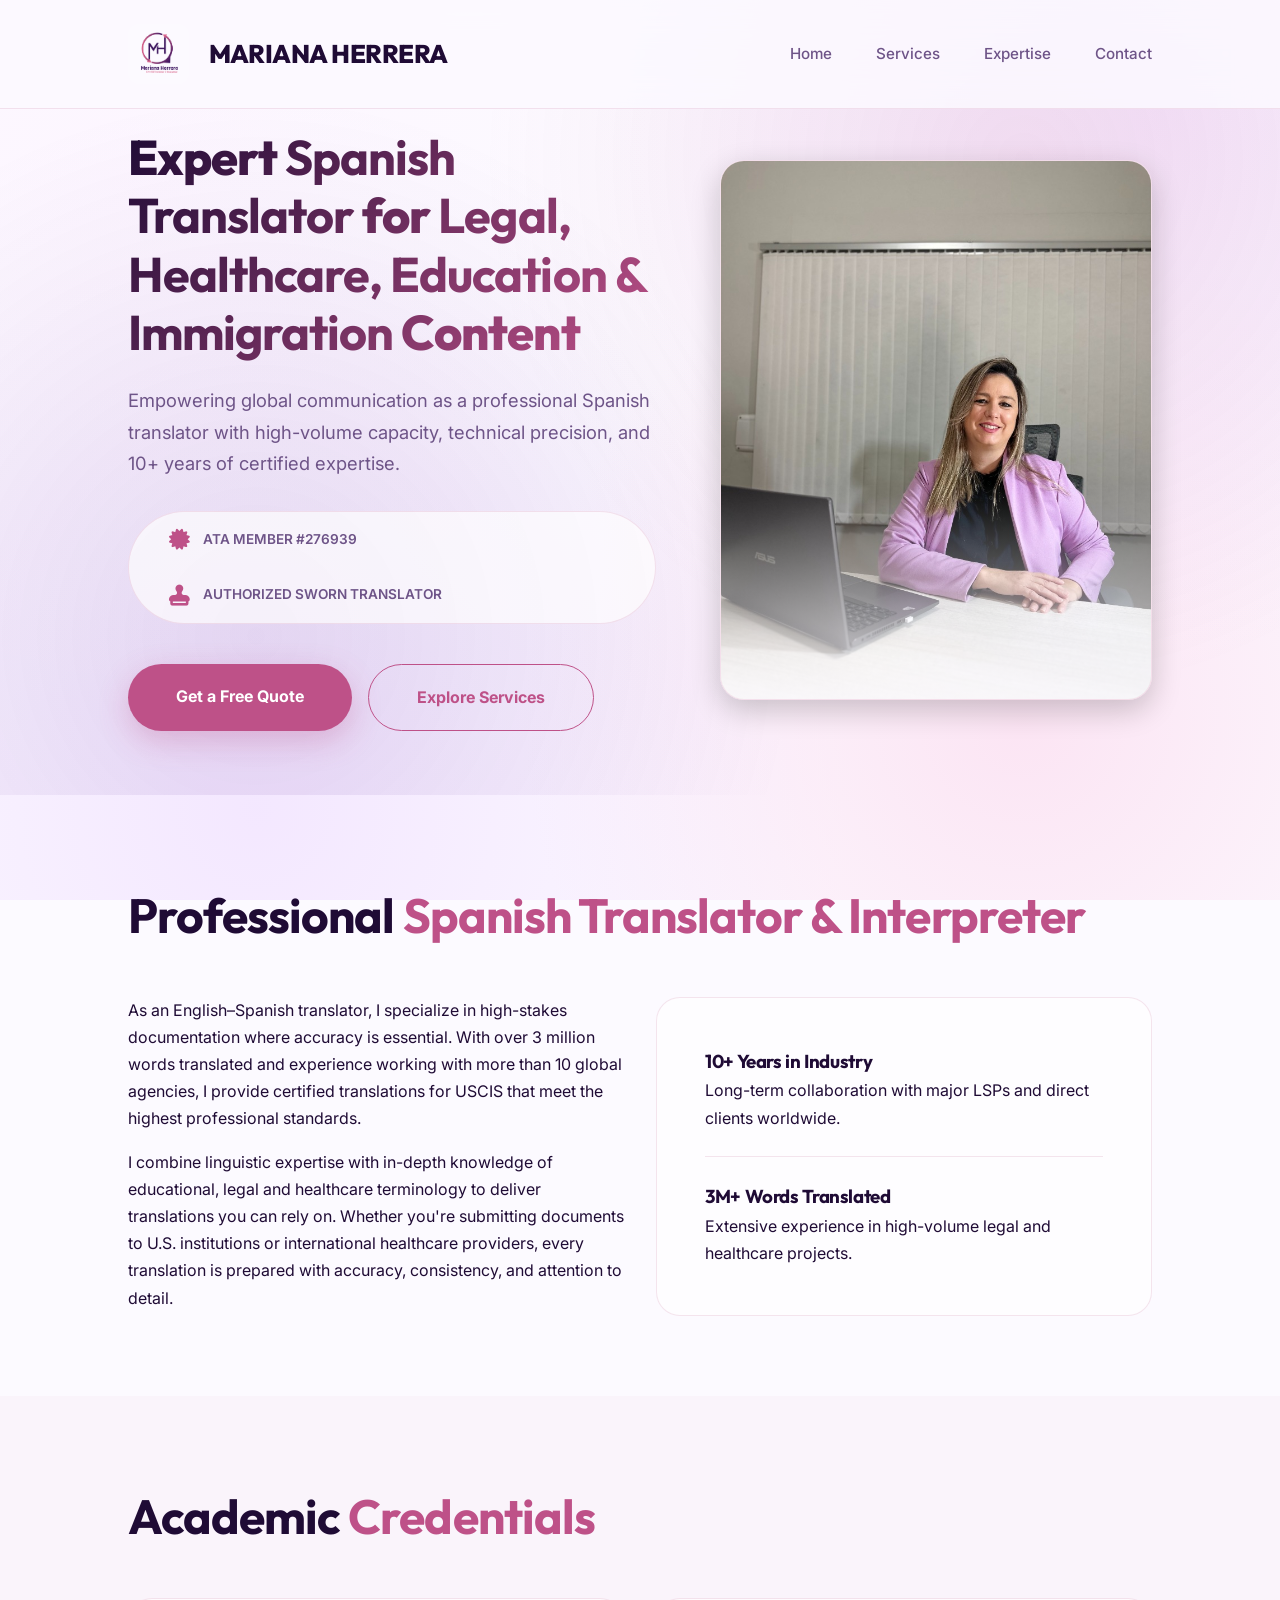
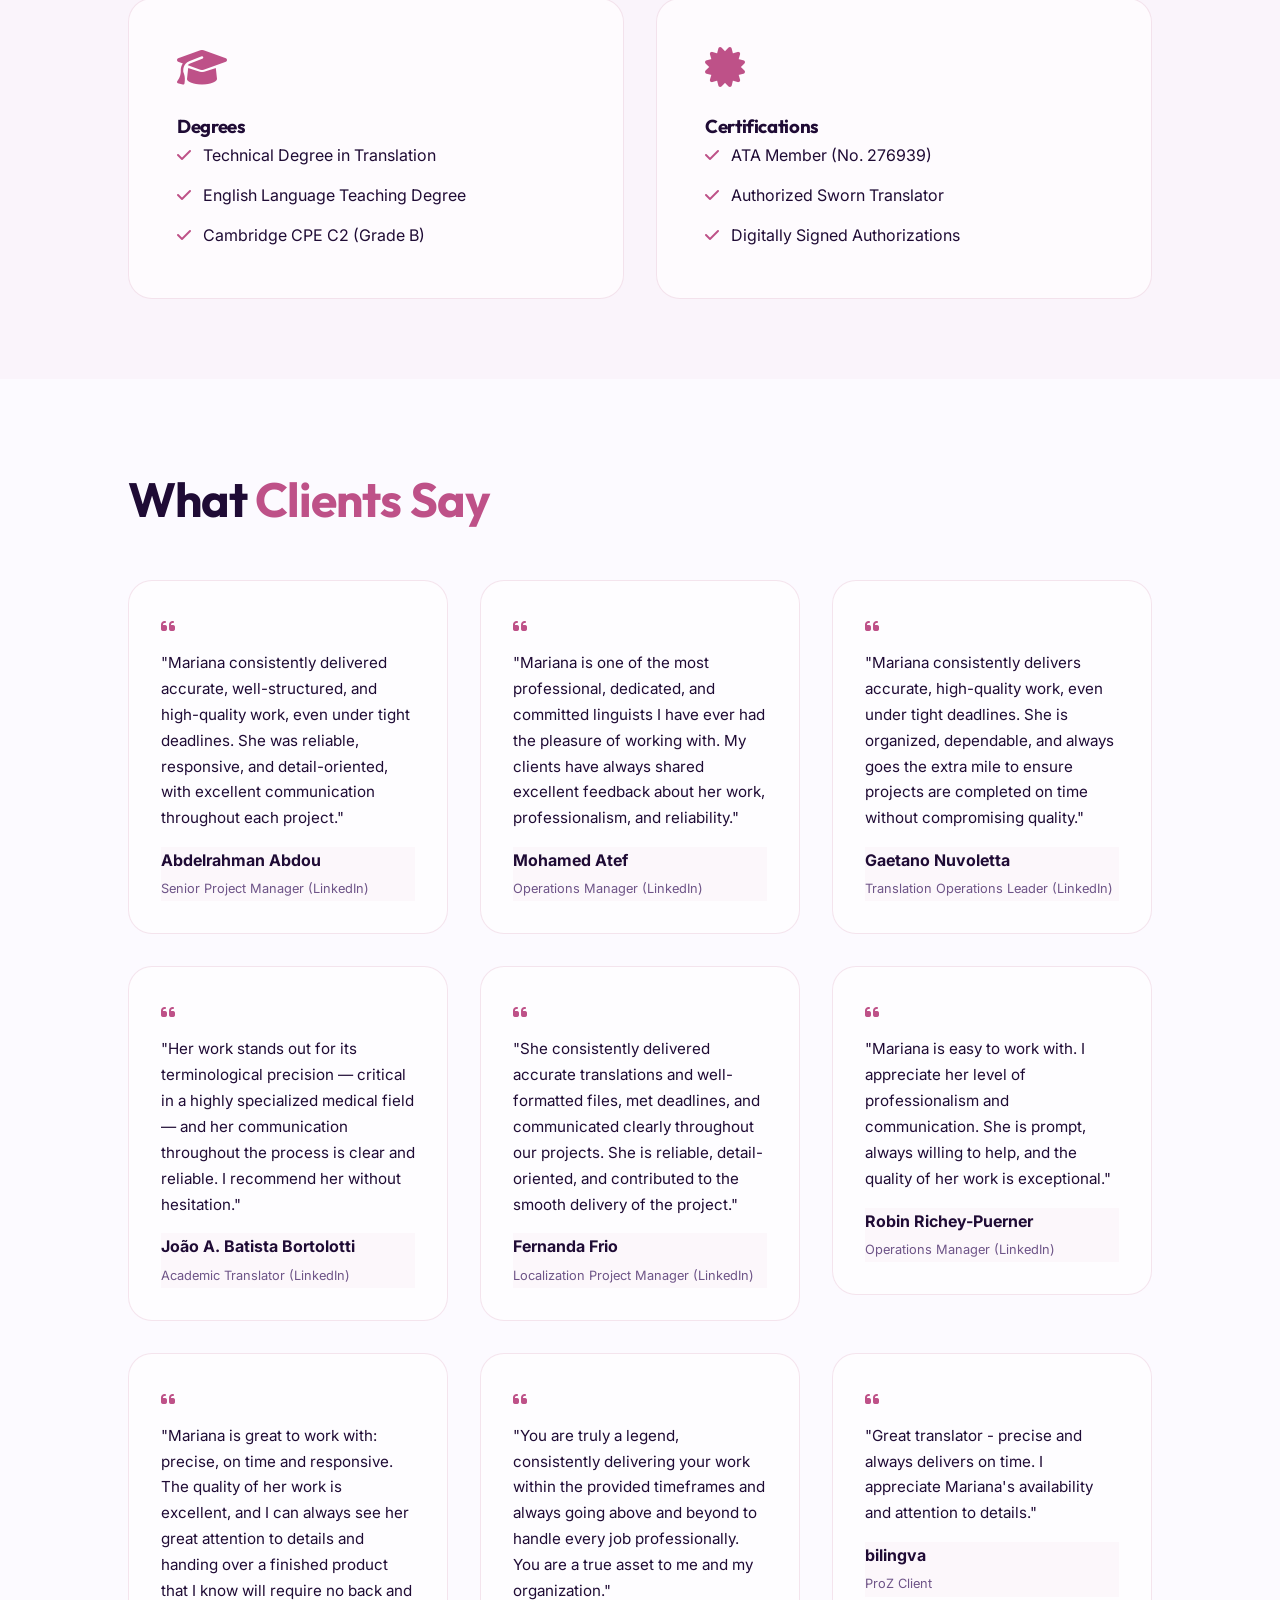
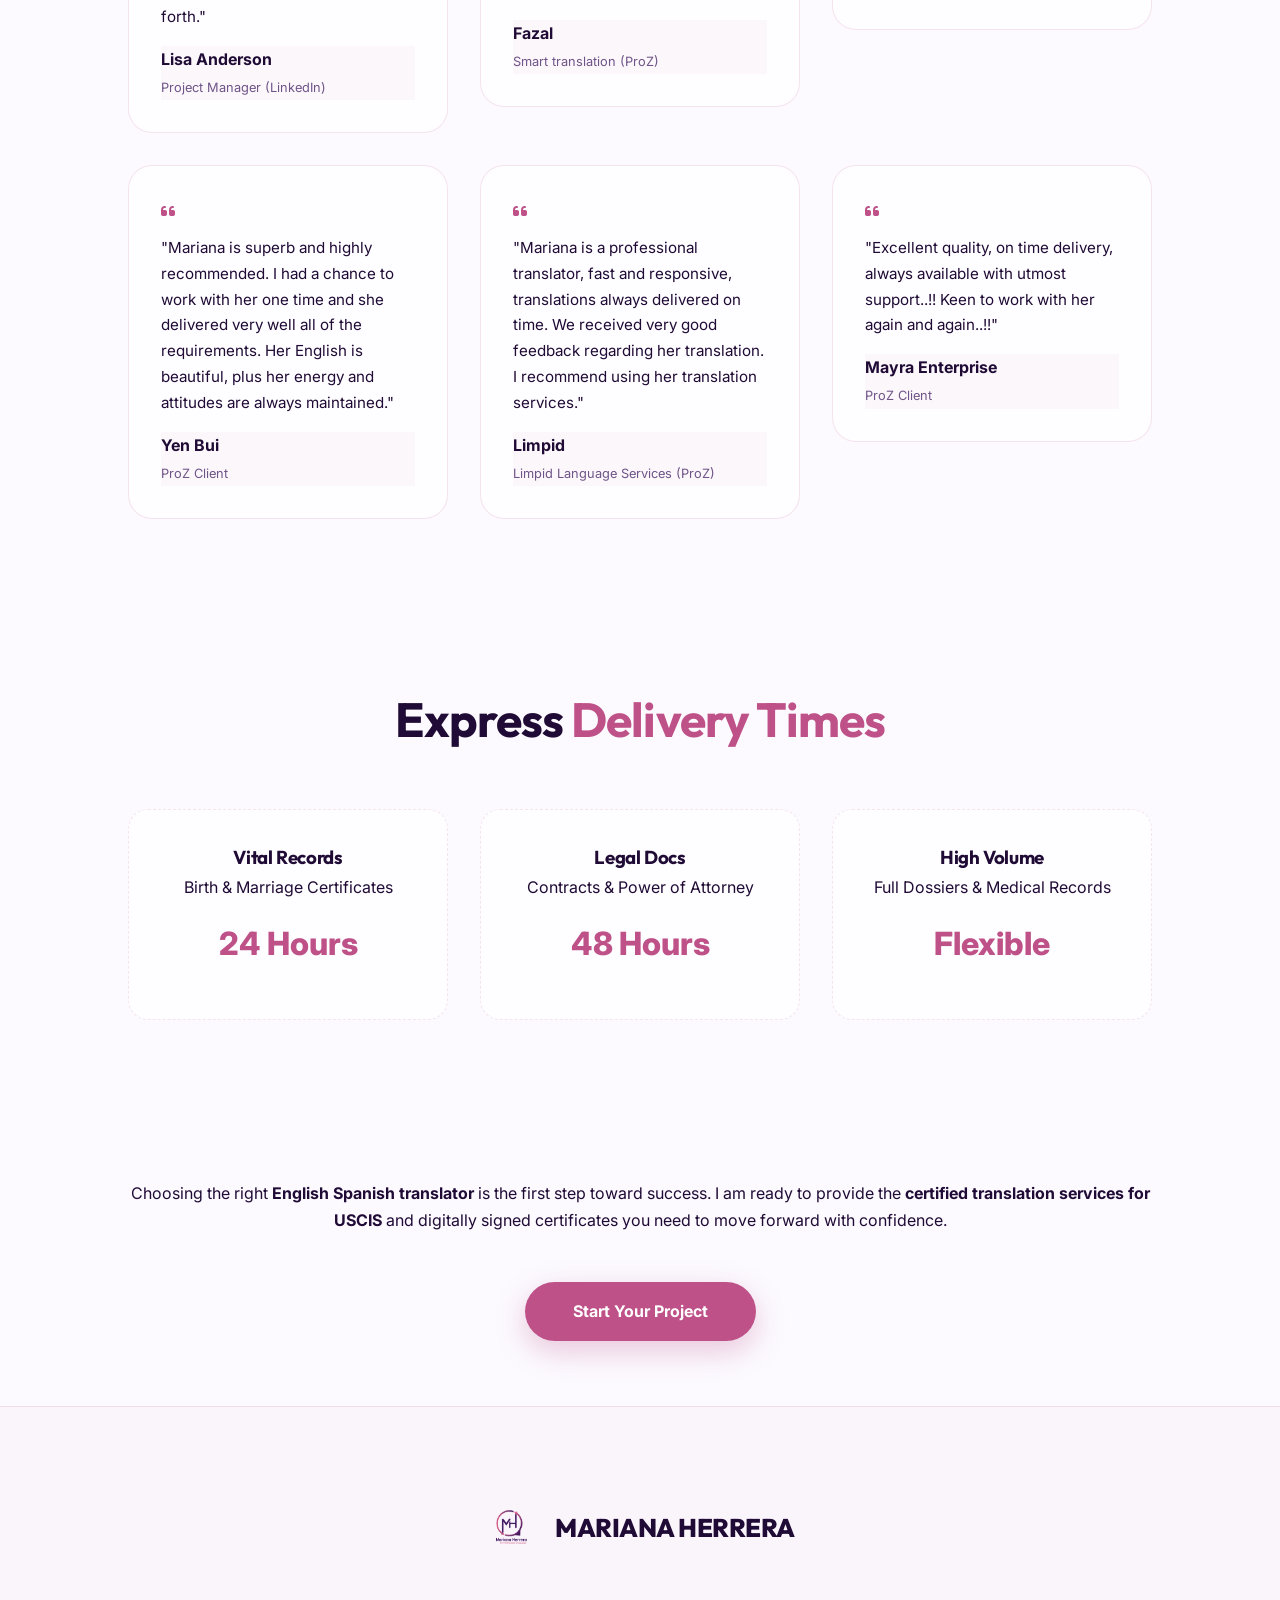
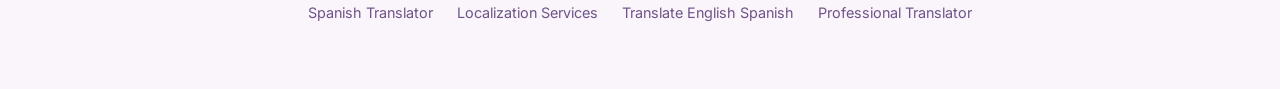
==== commit da66328c: "Remove HELLO WORLD from index.html" ====
--- a/index.html
+++ b/index.html
@@ -59,7 +59,6 @@
                             Immigration</strong> Content</h1>
                     <p>Empowering global communication as a professional Spanish translator with high-volume capacity, technical precision, and 10+ years of certified
                         expertise.</p>
-                    <p>HELLO WORLD</p>
         
                     <div class="authority-bar">
                         <div class="auth-item">
